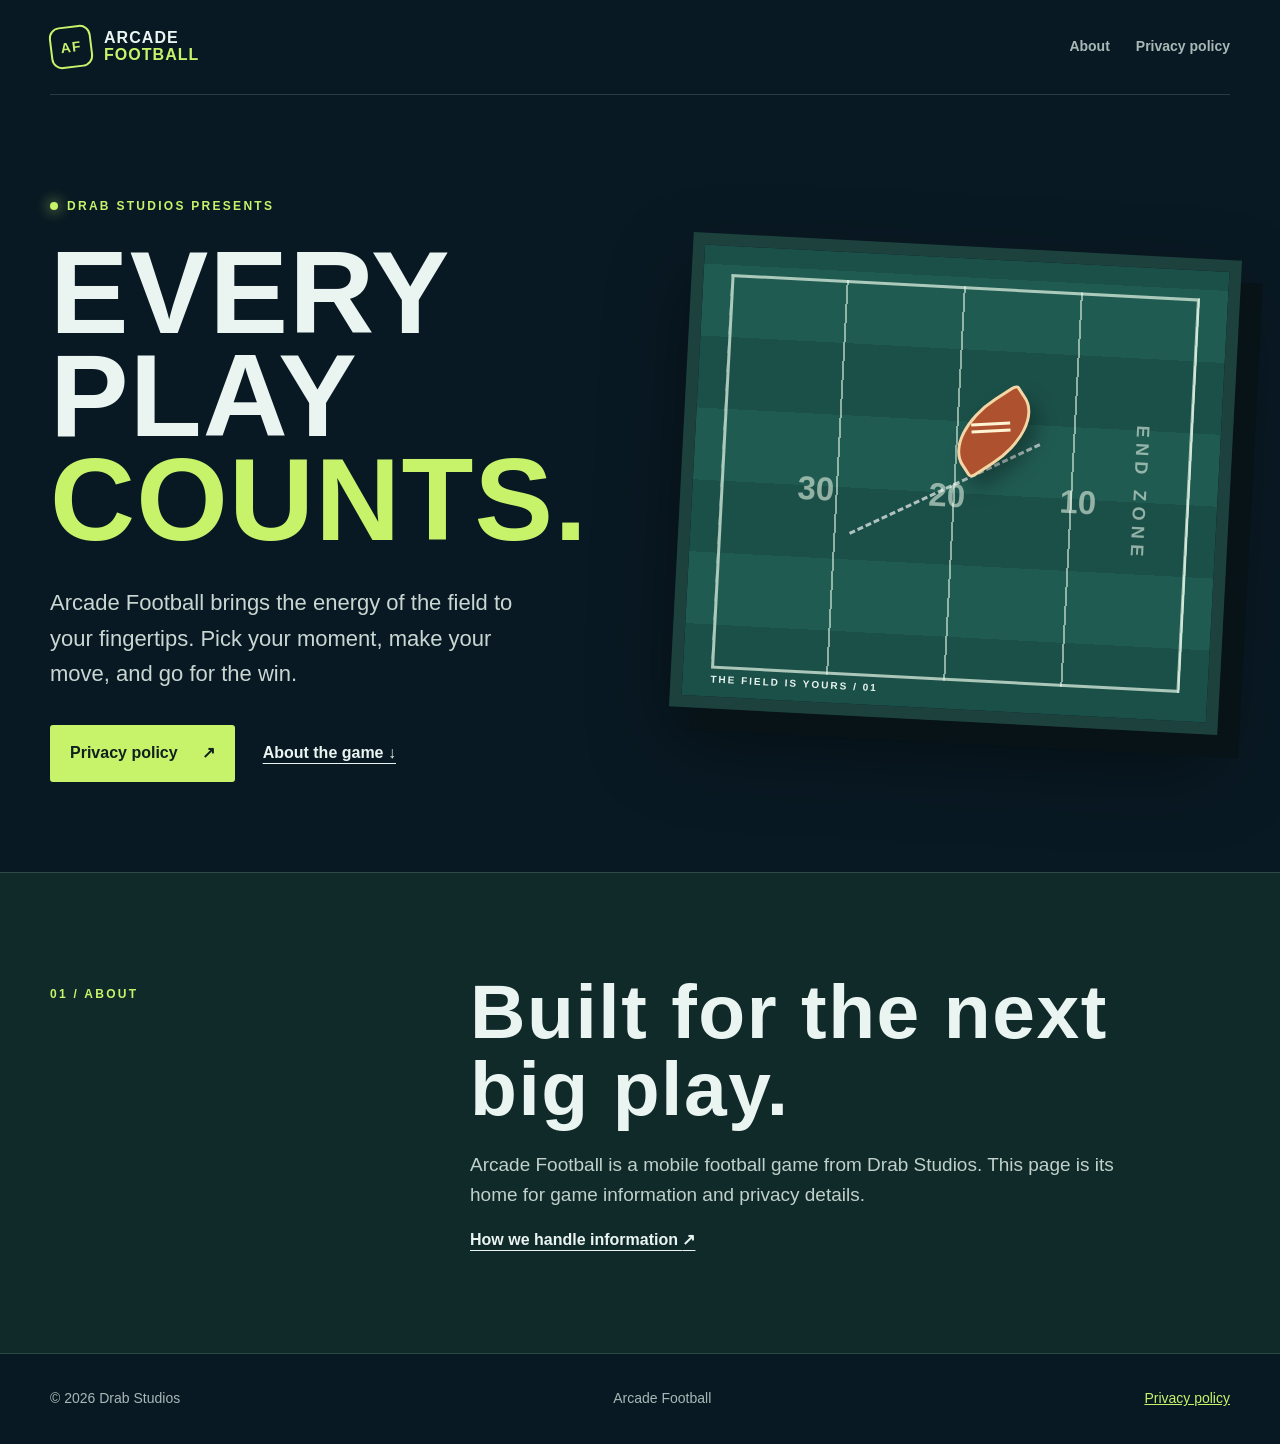
==== index.html @ c3fe7571 "Add Arcade Football landing page" ====
<!doctype html>
<html lang="en">
<head>
  <meta charset="utf-8">
  <meta name="viewport" content="width=device-width, initial-scale=1">
  <meta name="theme-color" content="#091923">
  <meta name="description" content="Arcade Football by Drab Studios. Fast football, big moments, and privacy information.">
  <title>Arcade Football | Drab Studios</title>
  <link rel="stylesheet" href="styles.css">
</head>
<body>
  <header class="site-header wrap">
    <a class="brand" href="./" aria-label="Arcade Football home"><span class="brand-mark" aria-hidden="true">AF</span><span>ARCADE <strong>FOOTBALL</strong></span></a>
    <nav aria-label="Main navigation"><a href="#about">About</a><a href="privacy.html">Privacy policy</a></nav>
  </header>
  <main>
    <section class="hero wrap">
      <div class="hero-copy">
        <p class="eyebrow"><span class="live-dot"></span>DRAB STUDIOS PRESENTS</p>
        <h1>EVERY PLAY<br><em>COUNTS.</em></h1>
        <p class="lede">Arcade Football brings the energy of the field to your fingertips. Pick your moment, make your move, and go for the win.</p>
        <div class="hero-actions"><a class="button button-primary" href="privacy.html">Privacy policy <span aria-hidden="true">↗</span></a><a class="text-link" href="#about">About the game <span aria-hidden="true">↓</span></a></div>
      </div>
      <div class="field-art" role="img" aria-label="Stylized football field with a ball crossing toward the end zone">
        <div class="field-grid"></div><span class="yard yard-a">30</span><span class="yard yard-b">20</span><span class="yard yard-c">10</span><span class="endzone">END ZONE</span><span class="ball" aria-hidden="true"></span><span class="ball-trail" aria-hidden="true"></span><span class="field-caption">THE FIELD IS YOURS / 01</span>
      </div>
    </section>
    <section class="about" id="about"><div class="wrap about-grid"><p class="section-kicker">01 / ABOUT</p><div><h2>Built for the next big play.</h2><p>Arcade Football is a mobile football game from Drab Studios. This page is its home for game information and privacy details.</p><a class="text-link" href="privacy.html">How we handle information <span aria-hidden="true">↗</span></a></div></div></section>
  </main>
  <footer class="site-footer wrap"><span>© 2026 Drab Studios</span><span>Arcade Football</span><a href="privacy.html">Privacy policy</a></footer>
</body>
</html>
---- styles.css ----
:root{color-scheme:dark;--ink:#eaf4f1;--muted:#a8b8b6;--navy:#091923;--navy2:#102b2d;--line:rgba(215,251,224,.15);--lime:#c7f36b;--field:#1c5149;--orange:#ff8d56}*{box-sizing:border-box}html{scroll-behavior:smooth}body{margin:0;background:var(--navy);color:var(--ink);font-family:Arial,Helvetica,sans-serif;line-height:1.55}a{color:inherit}a:focus-visible{outline:3px solid var(--lime);outline-offset:4px}.wrap{width:min(1180px,calc(100% - 48px));margin-inline:auto}.site-header{display:flex;align-items:center;justify-content:space-between;gap:24px;padding-block:26px;border-bottom:1px solid var(--line)}.brand{text-decoration:none;display:inline-flex;align-items:center;gap:12px;font-weight:900;letter-spacing:.065em;line-height:1.05}.brand strong{display:block;color:var(--lime)}.brand-mark{width:42px;height:42px;border:2px solid var(--lime);border-radius:11px;display:grid;place-items:center;color:var(--lime);font-size:14px;transform:rotate(-7deg)}nav{display:flex;gap:26px}nav a{text-decoration:none;color:var(--muted);font-size:14px;font-weight:700}nav a:hover,.text-link:hover{color:var(--lime)}.hero{min-height:680px;display:grid;grid-template-columns:1fr 1fr;align-items:center;gap:7%;padding-block:90px}.eyebrow,.section-kicker{color:var(--lime);font-weight:800;letter-spacing:.19em;font-size:12px}.live-dot{display:inline-block;width:8px;height:8px;border-radius:50%;background:var(--lime);box-shadow:0 0 14px var(--lime);margin-right:9px}.hero h1{font-family:Impact,'Arial Narrow',sans-serif;font-size:clamp(76px,9.2vw,150px);line-height:.88;letter-spacing:.01em;margin:25px 0 34px;font-weight:900}.hero h1 em{font-style:normal;color:var(--lime)}.lede{max-width:480px;color:#c9d7d3;font-size:clamp(18px,2vw,22px);line-height:1.6}.hero-actions{display:flex;align-items:center;gap:28px;flex-wrap:wrap;margin-top:34px}.button{display:inline-flex;align-items:center;gap:24px;text-decoration:none;font-weight:900;border-radius:3px;padding:16px 20px}.button-primary{background:var(--lime);color:#10201d}.button-primary:hover{background:#dcff96}.text-link{font-weight:800;text-underline-offset:5px}.field-art{height:475px;position:relative;overflow:hidden;border:12px solid #1d413d;background:repeating-linear-gradient(0deg,#1b5049 0 72px,#205b52 72px 144px);box-shadow:22px 22px 0 #071316,0 35px 80px rgba(0,0,0,.4);transform:rotate(3deg)}.field-art:before{content:"";position:absolute;inset:28px;border:3px solid rgba(239,255,239,.68)}.field-grid{position:absolute;inset:28px;background:repeating-linear-gradient(90deg,transparent 0 calc(25% - 2px),rgba(239,255,239,.55) calc(25% - 2px) 25%)}.yard{position:absolute;top:47%;color:rgba(244,255,238,.55);font-size:33px;font-weight:900}.yard-a{left:20%}.yard-b{left:45%}.yard-c{left:70%}.endzone{position:absolute;right:2%;top:50%;transform:translateY(-50%) rotate(90deg);color:rgba(245,255,242,.55);font-weight:900;letter-spacing:.3em;font-size:18px}.ball{position:absolute;left:48%;top:32%;width:92px;height:55px;background:#ae512e;border:3px solid #f4d6a6;border-radius:70% 8% 70% 8%;transform:rotate(-36deg);box-shadow:0 14px 20px rgba(0,0,0,.3);z-index:2}.ball:after{content:"";position:absolute;left:25px;top:15px;width:39px;height:3px;background:#fff4d4;transform:rotate(30deg);box-shadow:0 7px 0 #fff4d4}.ball-trail{position:absolute;left:28%;top:51%;width:210px;border-top:3px dashed rgba(255,255,255,.65);transform:rotate(-28deg)}.field-caption{position:absolute;bottom:10px;left:28px;font-weight:900;letter-spacing:.2em;font-size:10px}.about{background:#102a2a;border-top:1px solid var(--line);border-bottom:1px solid var(--line);padding-block:100px}.about-grid{display:grid;grid-template-columns:1fr 2fr;gap:40px}.about h2{font-family:Impact,'Arial Narrow',sans-serif;font-size:clamp(44px,6vw,78px);line-height:1;margin:0 0 24px;letter-spacing:.02em}.about p:not(.section-kicker){max-width:660px;color:#c0d0ca;font-size:19px}.site-footer{display:flex;justify-content:space-between;gap:18px;flex-wrap:wrap;padding-block:34px;color:var(--muted);font-size:14px}.site-footer a{color:var(--lime)}.policy-shell{width:min(860px,calc(100% - 48px));margin:0 auto;padding:70px 0 110px}.policy-shell h1{font-family:Impact,'Arial Narrow',sans-serif;font-size:clamp(62px,9vw,108px);line-height:.95;margin:16px 0 20px}.policy-shell h2{font-size:24px;margin:42px 0 12px;color:var(--lime)}.policy-shell p,.policy-shell li{color:#c8d8d3;font-size:16px}.policy-shell a{color:var(--lime)}.policy-shell ul{padding-left:22px}.policy-meta{color:var(--muted);font-size:14px}.draft-note{border:1px solid var(--orange);background:rgba(255,141,86,.09);padding:18px 22px;margin:36px 0;color:#ffe6d3}.draft-note strong{color:#ffab80}.policy-shell hr{border:0;border-top:1px solid var(--line);margin:40px 0}@media(max-width:800px){.hero{grid-template-columns:1fr;min-height:0;padding-block:70px}.field-art{height:350px;transform:rotate(1deg)}.about-grid{grid-template-columns:1fr}.about{padding-block:70px}}@media(max-width:520px){.wrap,.policy-shell{width:min(100% - 32px,1180px)}.site-header{align-items:flex-start}.brand{font-size:12px}.brand-mark{width:36px;height:36px}nav{gap:12px;flex-direction:column;align-items:flex-end}nav a{font-size:12px}.hero h1{font-size:clamp(68px,18vw,100px)}.field-art{height:275px;border-width:7px}.yard{font-size:20px}.ball{width:66px;height:40px}.ball:after{left:18px;top:10px;width:28px}.site-footer{flex-direction:column}}@media(prefers-reduced-motion:reduce){html{scroll-behavior:auto}}
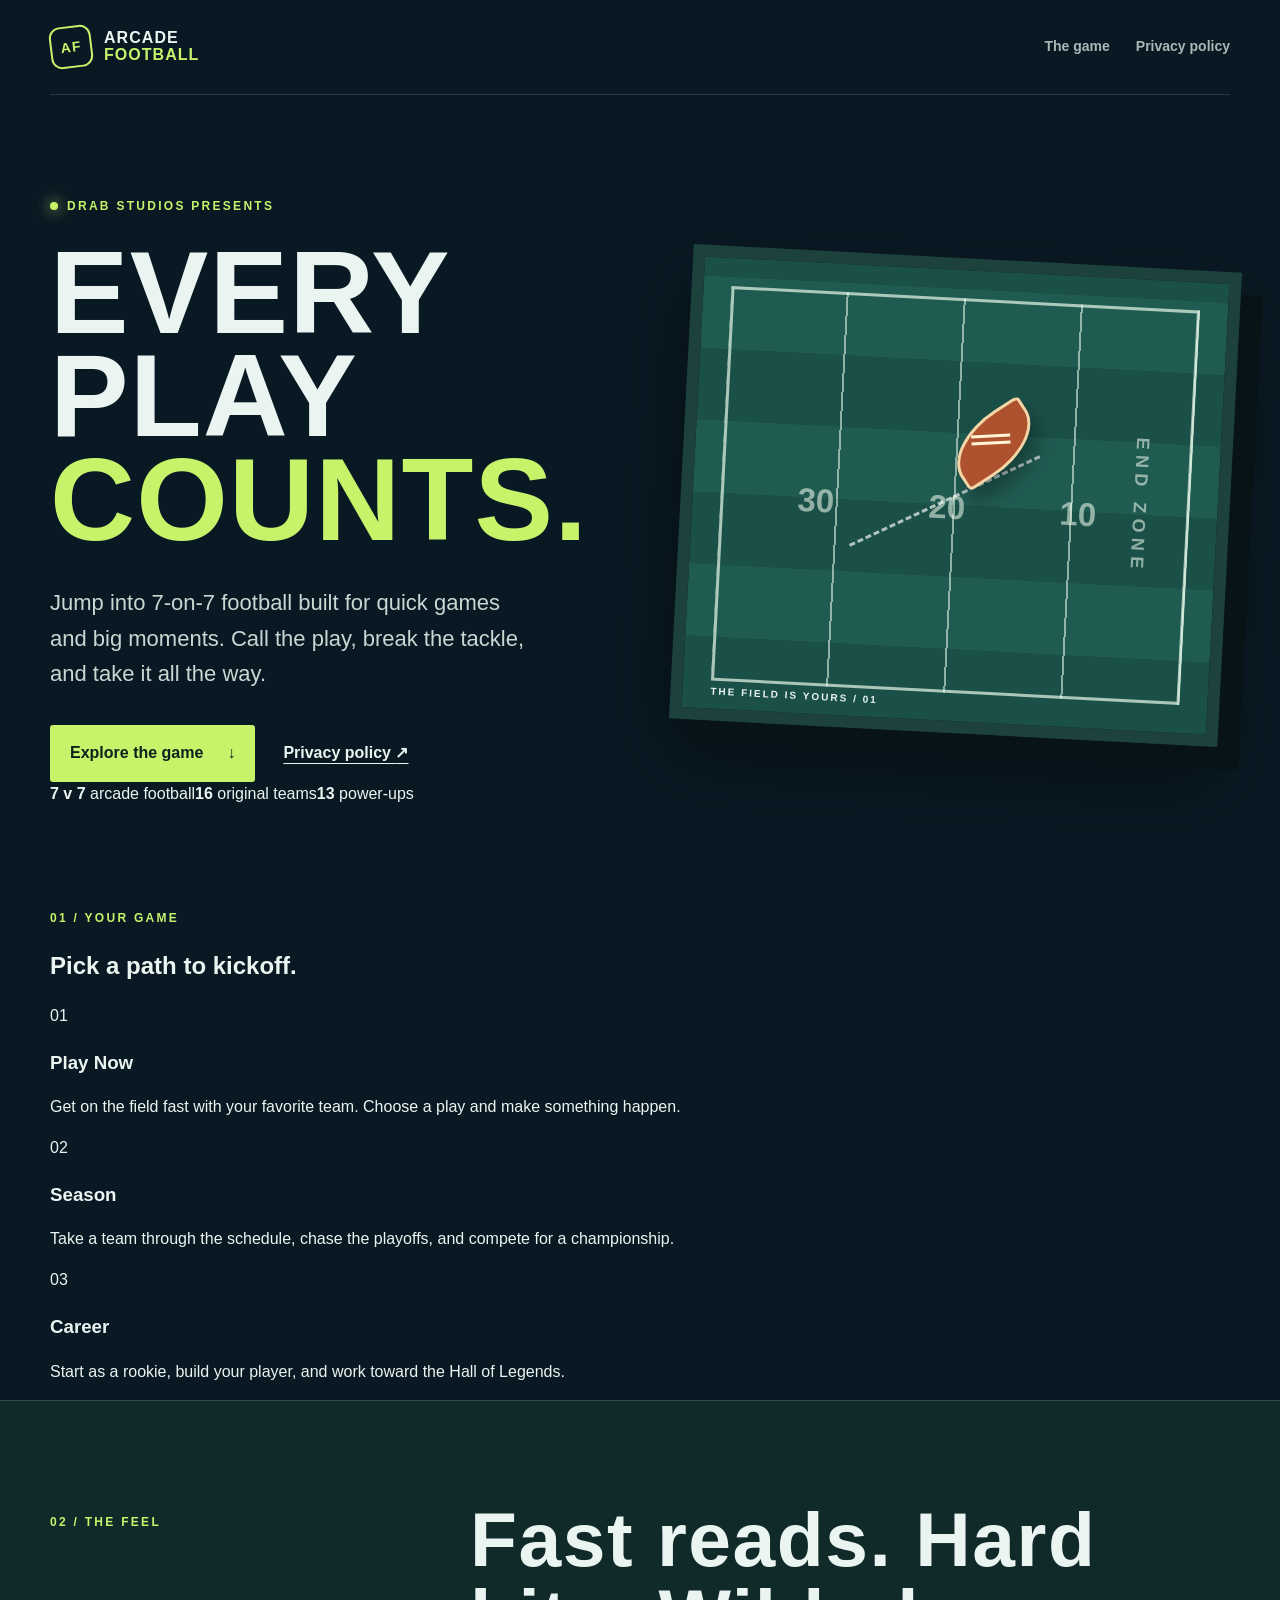
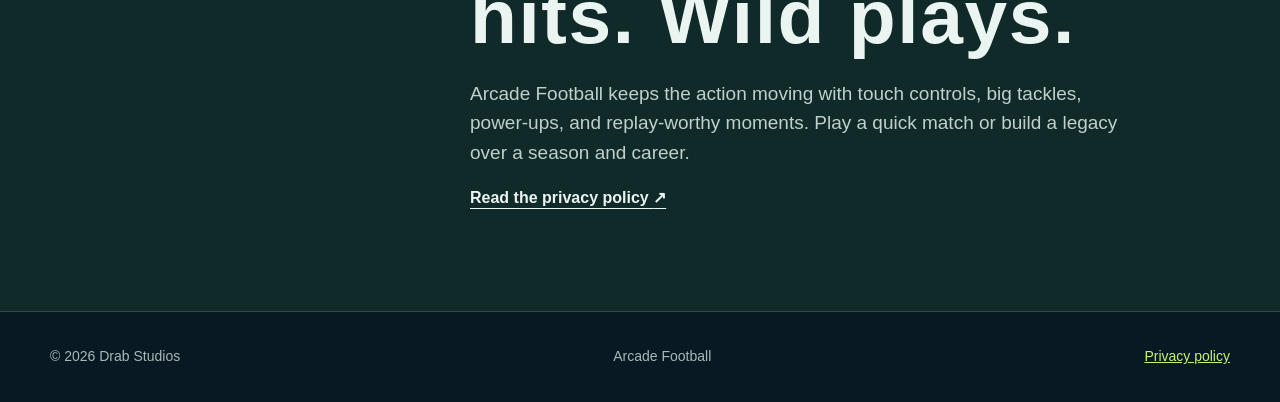
==== commit 78deb73d: "Expand Arcade Football landing page with real game modes" ====
--- a/index.html
+++ b/index.html
@@ -4,28 +4,37 @@
   <meta charset="utf-8">
   <meta name="viewport" content="width=device-width, initial-scale=1">
   <meta name="theme-color" content="#091923">
-  <meta name="description" content="Arcade Football by Drab Studios. Fast football, big moments, and privacy information.">
+  <meta name="description" content="Arcade Football by Drab Studios: quick 7-on-7 games, 16 original teams, seasons, career mode, and arcade action.">
   <title>Arcade Football | Drab Studios</title>
   <link rel="stylesheet" href="styles.css">
 </head>
 <body>
   <header class="site-header wrap">
     <a class="brand" href="./" aria-label="Arcade Football home"><span class="brand-mark" aria-hidden="true">AF</span><span>ARCADE <strong>FOOTBALL</strong></span></a>
-    <nav aria-label="Main navigation"><a href="#about">About</a><a href="privacy.html">Privacy policy</a></nav>
+    <nav aria-label="Main navigation"><a href="#game">The game</a><a href="privacy.html">Privacy policy</a></nav>
   </header>
   <main>
-    <section class="hero wrap">
+    <section class="hero wrap" id="game">
       <div class="hero-copy">
         <p class="eyebrow"><span class="live-dot"></span>DRAB STUDIOS PRESENTS</p>
         <h1>EVERY PLAY<br><em>COUNTS.</em></h1>
-        <p class="lede">Arcade Football brings the energy of the field to your fingertips. Pick your moment, make your move, and go for the win.</p>
-        <div class="hero-actions"><a class="button button-primary" href="privacy.html">Privacy policy <span aria-hidden="true">↗</span></a><a class="text-link" href="#about">About the game <span aria-hidden="true">↓</span></a></div>
+        <p class="lede">Jump into 7-on-7 football built for quick games and big moments. Call the play, break the tackle, and take it all the way.</p>
+        <div class="hero-actions"><a class="button button-primary" href="#modes">Explore the game <span aria-hidden="true">↓</span></a><a class="text-link" href="privacy.html">Privacy policy <span aria-hidden="true">↗</span></a></div>
+        <div class="hero-stats" aria-label="Game highlights"><span><strong>7 v 7</strong> arcade football</span><span><strong>16</strong> original teams</span><span><strong>13</strong> power-ups</span></div>
       </div>
       <div class="field-art" role="img" aria-label="Stylized football field with a ball crossing toward the end zone">
         <div class="field-grid"></div><span class="yard yard-a">30</span><span class="yard yard-b">20</span><span class="yard yard-c">10</span><span class="endzone">END ZONE</span><span class="ball" aria-hidden="true"></span><span class="ball-trail" aria-hidden="true"></span><span class="field-caption">THE FIELD IS YOURS / 01</span>
       </div>
     </section>
-    <section class="about" id="about"><div class="wrap about-grid"><p class="section-kicker">01 / ABOUT</p><div><h2>Built for the next big play.</h2><p>Arcade Football is a mobile football game from Drab Studios. This page is its home for game information and privacy details.</p><a class="text-link" href="privacy.html">How we handle information <span aria-hidden="true">↗</span></a></div></div></section>
+    <section class="modes" id="modes"><div class="wrap">
+      <div class="section-heading"><p class="section-kicker">01 / YOUR GAME</p><h2>Pick a path to kickoff.</h2></div>
+      <div class="mode-grid">
+        <article class="mode-card"><span class="mode-number">01</span><h3>Play Now</h3><p>Get on the field fast with your favorite team. Choose a play and make something happen.</p></article>
+        <article class="mode-card"><span class="mode-number">02</span><h3>Season</h3><p>Take a team through the schedule, chase the playoffs, and compete for a championship.</p></article>
+        <article class="mode-card"><span class="mode-number">03</span><h3>Career</h3><p>Start as a rookie, build your player, and work toward the Hall of Legends.</p></article>
+      </div>
+    </div></section>
+    <section class="about"><div class="wrap about-grid"><p class="section-kicker">02 / THE FEEL</p><div><h2>Fast reads. Hard hits. Wild plays.</h2><p>Arcade Football keeps the action moving with touch controls, big tackles, power-ups, and replay-worthy moments. Play a quick match or build a legacy over a season and career.</p><a class="text-link" href="privacy.html">Read the privacy policy <span aria-hidden="true">↗</span></a></div></div></section>
   </main>
   <footer class="site-footer wrap"><span>© 2026 Drab Studios</span><span>Arcade Football</span><a href="privacy.html">Privacy policy</a></footer>
 </body>
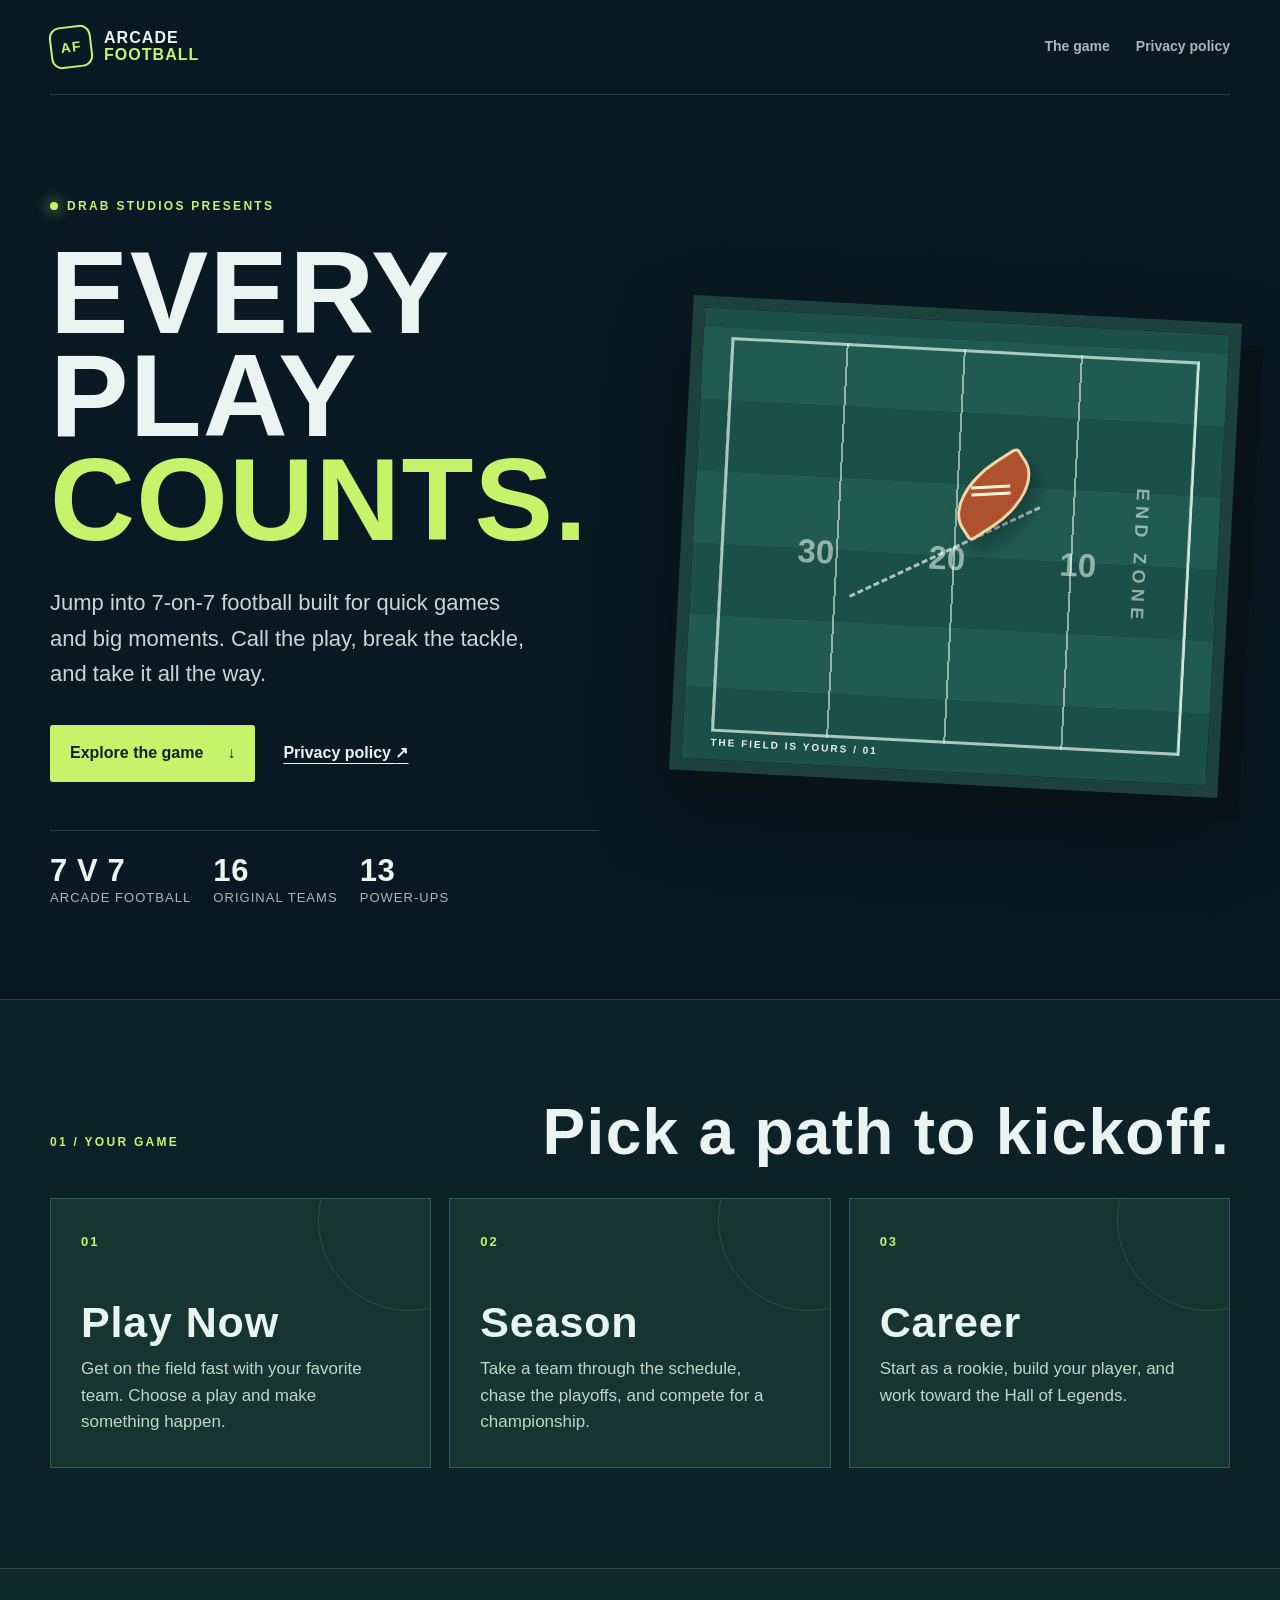
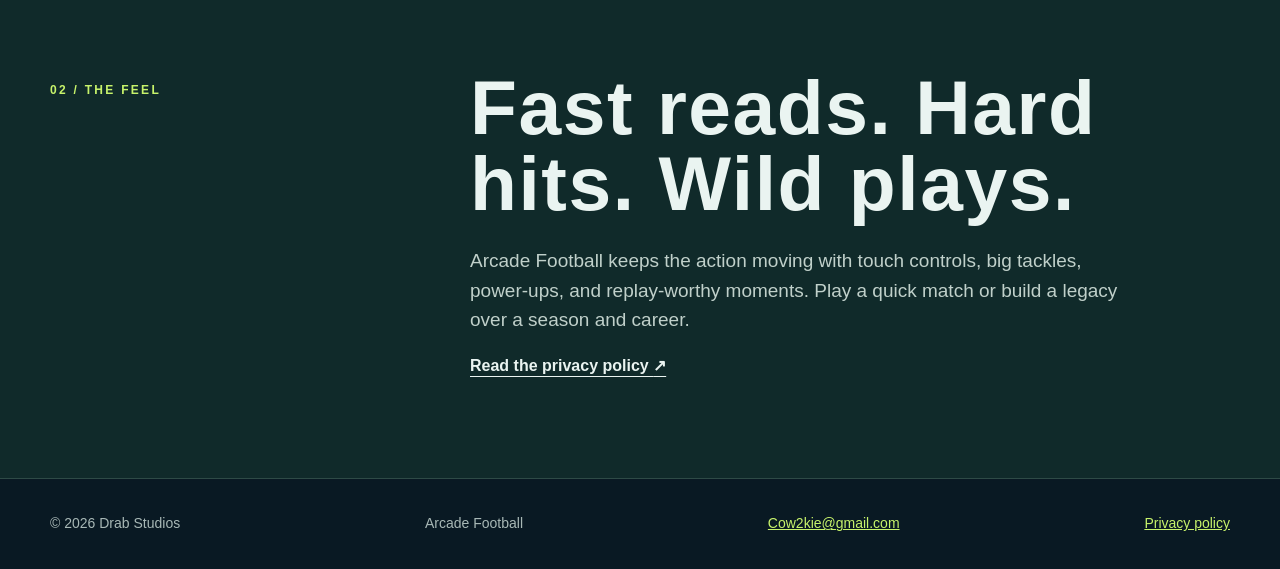
==== commit 8a3e40ae: "Show approved contact email on landing page" ====
--- a/index.html
+++ b/index.html
@@ -36,6 +36,6 @@
     </div></section>
     <section class="about"><div class="wrap about-grid"><p class="section-kicker">02 / THE FEEL</p><div><h2>Fast reads. Hard hits. Wild plays.</h2><p>Arcade Football keeps the action moving with touch controls, big tackles, power-ups, and replay-worthy moments. Play a quick match or build a legacy over a season and career.</p><a class="text-link" href="privacy.html">Read the privacy policy <span aria-hidden="true">↗</span></a></div></div></section>
   </main>
-  <footer class="site-footer wrap"><span>© 2026 Drab Studios</span><span>Arcade Football</span><a href="privacy.html">Privacy policy</a></footer>
+  <footer class="site-footer wrap"><span>© 2026 Drab Studios</span><span>Arcade Football</span><a href="mailto:Cow2kie@gmail.com">Cow2kie@gmail.com</a><a href="privacy.html">Privacy policy</a></footer>
 </body>
 </html>
--- a/styles.css
+++ b/styles.css
@@ -1 +1,2 @@
-:root{color-scheme:dark;--ink:#eaf4f1;--muted:#a8b8b6;--navy:#091923;--navy2:#102b2d;--line:rgba(215,251,224,.15);--lime:#c7f36b;--field:#1c5149;--orange:#ff8d56}*{box-sizing:border-box}html{scroll-behavior:smooth}body{margin:0;background:var(--navy);color:var(--ink);font-family:Arial,Helvetica,sans-serif;line-height:1.55}a{color:inherit}a:focus-visible{outline:3px solid var(--lime);outline-offset:4px}.wrap{width:min(1180px,calc(100% - 48px));margin-inline:auto}.site-header{display:flex;align-items:center;justify-content:space-between;gap:24px;padding-block:26px;border-bottom:1px solid var(--line)}.brand{text-decoration:none;display:inline-flex;align-items:center;gap:12px;font-weight:900;letter-spacing:.065em;line-height:1.05}.brand strong{display:block;color:var(--lime)}.brand-mark{width:42px;height:42px;border:2px solid var(--lime);border-radius:11px;display:grid;place-items:center;color:var(--lime);font-size:14px;transform:rotate(-7deg)}nav{display:flex;gap:26px}nav a{text-decoration:none;color:var(--muted);font-size:14px;font-weight:700}nav a:hover,.text-link:hover{color:var(--lime)}.hero{min-height:680px;display:grid;grid-template-columns:1fr 1fr;align-items:center;gap:7%;padding-block:90px}.eyebrow,.section-kicker{color:var(--lime);font-weight:800;letter-spacing:.19em;font-size:12px}.live-dot{display:inline-block;width:8px;height:8px;border-radius:50%;background:var(--lime);box-shadow:0 0 14px var(--lime);margin-right:9px}.hero h1{font-family:Impact,'Arial Narrow',sans-serif;font-size:clamp(76px,9.2vw,150px);line-height:.88;letter-spacing:.01em;margin:25px 0 34px;font-weight:900}.hero h1 em{font-style:normal;color:var(--lime)}.lede{max-width:480px;color:#c9d7d3;font-size:clamp(18px,2vw,22px);line-height:1.6}.hero-actions{display:flex;align-items:center;gap:28px;flex-wrap:wrap;margin-top:34px}.button{display:inline-flex;align-items:center;gap:24px;text-decoration:none;font-weight:900;border-radius:3px;padding:16px 20px}.button-primary{background:var(--lime);color:#10201d}.button-primary:hover{background:#dcff96}.text-link{font-weight:800;text-underline-offset:5px}.field-art{height:475px;position:relative;overflow:hidden;border:12px solid #1d413d;background:repeating-linear-gradient(0deg,#1b5049 0 72px,#205b52 72px 144px);box-shadow:22px 22px 0 #071316,0 35px 80px rgba(0,0,0,.4);transform:rotate(3deg)}.field-art:before{content:"";position:absolute;inset:28px;border:3px solid rgba(239,255,239,.68)}.field-grid{position:absolute;inset:28px;background:repeating-linear-gradient(90deg,transparent 0 calc(25% - 2px),rgba(239,255,239,.55) calc(25% - 2px) 25%)}.yard{position:absolute;top:47%;color:rgba(244,255,238,.55);font-size:33px;font-weight:900}.yard-a{left:20%}.yard-b{left:45%}.yard-c{left:70%}.endzone{position:absolute;right:2%;top:50%;transform:translateY(-50%) rotate(90deg);color:rgba(245,255,242,.55);font-weight:900;letter-spacing:.3em;font-size:18px}.ball{position:absolute;left:48%;top:32%;width:92px;height:55px;background:#ae512e;border:3px solid #f4d6a6;border-radius:70% 8% 70% 8%;transform:rotate(-36deg);box-shadow:0 14px 20px rgba(0,0,0,.3);z-index:2}.ball:after{content:"";position:absolute;left:25px;top:15px;width:39px;height:3px;background:#fff4d4;transform:rotate(30deg);box-shadow:0 7px 0 #fff4d4}.ball-trail{position:absolute;left:28%;top:51%;width:210px;border-top:3px dashed rgba(255,255,255,.65);transform:rotate(-28deg)}.field-caption{position:absolute;bottom:10px;left:28px;font-weight:900;letter-spacing:.2em;font-size:10px}.about{background:#102a2a;border-top:1px solid var(--line);border-bottom:1px solid var(--line);padding-block:100px}.about-grid{display:grid;grid-template-columns:1fr 2fr;gap:40px}.about h2{font-family:Impact,'Arial Narrow',sans-serif;font-size:clamp(44px,6vw,78px);line-height:1;margin:0 0 24px;letter-spacing:.02em}.about p:not(.section-kicker){max-width:660px;color:#c0d0ca;font-size:19px}.site-footer{display:flex;justify-content:space-between;gap:18px;flex-wrap:wrap;padding-block:34px;color:var(--muted);font-size:14px}.site-footer a{color:var(--lime)}.policy-shell{width:min(860px,calc(100% - 48px));margin:0 auto;padding:70px 0 110px}.policy-shell h1{font-family:Impact,'Arial Narrow',sans-serif;font-size:clamp(62px,9vw,108px);line-height:.95;margin:16px 0 20px}.policy-shell h2{font-size:24px;margin:42px 0 12px;color:var(--lime)}.policy-shell p,.policy-shell li{color:#c8d8d3;font-size:16px}.policy-shell a{color:var(--lime)}.policy-shell ul{padding-left:22px}.policy-meta{color:var(--muted);font-size:14px}.draft-note{border:1px solid var(--orange);background:rgba(255,141,86,.09);padding:18px 22px;margin:36px 0;color:#ffe6d3}.draft-note strong{color:#ffab80}.policy-shell hr{border:0;border-top:1px solid var(--line);margin:40px 0}@media(max-width:800px){.hero{grid-template-columns:1fr;min-height:0;padding-block:70px}.field-art{height:350px;transform:rotate(1deg)}.about-grid{grid-template-columns:1fr}.about{padding-block:70px}}@media(max-width:520px){.wrap,.policy-shell{width:min(100% - 32px,1180px)}.site-header{align-items:flex-start}.brand{font-size:12px}.brand-mark{width:36px;height:36px}nav{gap:12px;flex-direction:column;align-items:flex-end}nav a{font-size:12px}.hero h1{font-size:clamp(68px,18vw,100px)}.field-art{height:275px;border-width:7px}.yard{font-size:20px}.ball{width:66px;height:40px}.ball:after{left:18px;top:10px;width:28px}.site-footer{flex-direction:column}}@media(prefers-reduced-motion:reduce){html{scroll-behavior:auto}}+:root{color-scheme:dark;--ink:#eaf4f1;--muted:#a8b8b6;--navy:#091923;--navy2:#102b2d;--line:rgba(215,251,224,.15);--lime:#c7f36b;--field:#1c5149;--orange:#ff8d56}*{box-sizing:border-box}html{scroll-behavior:smooth}body{margin:0;background:var(--navy);color:var(--ink);font-family:Arial,Helvetica,sans-serif;line-height:1.55}a{color:inherit}a:focus-visible{outline:3px solid var(--lime);outline-offset:4px}.wrap{width:min(1180px,calc(100% - 48px));margin-inline:auto}.site-header{display:flex;align-items:center;justify-content:space-between;gap:24px;padding-block:26px;border-bottom:1px solid var(--line)}.brand{text-decoration:none;display:inline-flex;align-items:center;gap:12px;font-weight:900;letter-spacing:.065em;line-height:1.05}.brand strong{display:block;color:var(--lime)}.brand-mark{width:42px;height:42px;border:2px solid var(--lime);border-radius:11px;display:grid;place-items:center;color:var(--lime);font-size:14px;transform:rotate(-7deg)}nav{display:flex;gap:26px}nav a{text-decoration:none;color:var(--muted);font-size:14px;font-weight:700}nav a:hover,.text-link:hover{color:var(--lime)}.hero{min-height:680px;display:grid;grid-template-columns:1fr 1fr;align-items:center;gap:7%;padding-block:90px}.eyebrow,.section-kicker{color:var(--lime);font-weight:800;letter-spacing:.19em;font-size:12px}.live-dot{display:inline-block;width:8px;height:8px;border-radius:50%;background:var(--lime);box-shadow:0 0 14px var(--lime);margin-right:9px}.hero h1{font-family:Impact,'Arial Narrow',sans-serif;font-size:clamp(76px,9.2vw,150px);line-height:.88;letter-spacing:.01em;margin:25px 0 34px;font-weight:900}.hero h1 em{font-style:normal;color:var(--lime)}.lede{max-width:480px;color:#c9d7d3;font-size:clamp(18px,2vw,22px);line-height:1.6}.hero-actions{display:flex;align-items:center;gap:28px;flex-wrap:wrap;margin-top:34px}.button{display:inline-flex;align-items:center;gap:24px;text-decoration:none;font-weight:900;border-radius:3px;padding:16px 20px}.button-primary{background:var(--lime);color:#10201d}.button-primary:hover{background:#dcff96}.text-link{font-weight:800;text-underline-offset:5px}.field-art{height:475px;position:relative;overflow:hidden;border:12px solid #1d413d;background:repeating-linear-gradient(0deg,#1b5049 0 72px,#205b52 72px 144px);box-shadow:22px 22px 0 #071316,0 35px 80px rgba(0,0,0,.4);transform:rotate(3deg)}.field-art:before{content:"";position:absolute;inset:28px;border:3px solid rgba(239,255,239,.68)}.field-grid{position:absolute;inset:28px;background:repeating-linear-gradient(90deg,transparent 0 calc(25% - 2px),rgba(239,255,239,.55) calc(25% - 2px) 25%)}.yard{position:absolute;top:47%;color:rgba(244,255,238,.55);font-size:33px;font-weight:900}.yard-a{left:20%}.yard-b{left:45%}.yard-c{left:70%}.endzone{position:absolute;right:2%;top:50%;transform:translateY(-50%) rotate(90deg);color:rgba(245,255,242,.55);font-weight:900;letter-spacing:.3em;font-size:18px}.ball{position:absolute;left:48%;top:32%;width:92px;height:55px;background:#ae512e;border:3px solid #f4d6a6;border-radius:70% 8% 70% 8%;transform:rotate(-36deg);box-shadow:0 14px 20px rgba(0,0,0,.3);z-index:2}.ball:after{content:"";position:absolute;left:25px;top:15px;width:39px;height:3px;background:#fff4d4;transform:rotate(30deg);box-shadow:0 7px 0 #fff4d4}.ball-trail{position:absolute;left:28%;top:51%;width:210px;border-top:3px dashed rgba(255,255,255,.65);transform:rotate(-28deg)}.field-caption{position:absolute;bottom:10px;left:28px;font-weight:900;letter-spacing:.2em;font-size:10px}.about{background:#102a2a;border-top:1px solid var(--line);border-bottom:1px solid var(--line);padding-block:100px}.about-grid{display:grid;grid-template-columns:1fr 2fr;gap:40px}.about h2{font-family:Impact,'Arial Narrow',sans-serif;font-size:clamp(44px,6vw,78px);line-height:1;margin:0 0 24px;letter-spacing:.02em}.about p:not(.section-kicker){max-width:660px;color:#c0d0ca;font-size:19px}.site-footer{display:flex;justify-content:space-between;gap:18px;flex-wrap:wrap;padding-block:34px;color:var(--muted);font-size:14px}.site-footer a{color:var(--lime)}.policy-shell{width:min(860px,calc(100% - 48px));margin:0 auto;padding:70px 0 110px}.policy-shell h1{font-family:Impact,'Arial Narrow',sans-serif;font-size:clamp(62px,9vw,108px);line-height:.95;margin:16px 0 20px}.policy-shell h2{font-size:24px;margin:42px 0 12px;color:var(--lime)}.policy-shell p,.policy-shell li{color:#c8d8d3;font-size:16px}.policy-shell a{color:var(--lime)}.policy-shell ul{padding-left:22px}.policy-meta{color:var(--muted);font-size:14px}.draft-note{border:1px solid var(--orange);background:rgba(255,141,86,.09);padding:18px 22px;margin:36px 0;color:#ffe6d3}.draft-note strong{color:#ffab80}.policy-shell hr{border:0;border-top:1px solid var(--line);margin:40px 0}@media(max-width:800px){.hero{grid-template-columns:1fr;min-height:0;padding-block:70px}.field-art{height:350px;transform:rotate(1deg)}.about-grid{grid-template-columns:1fr}.about{padding-block:70px}}@media(max-width:520px){.wrap,.policy-shell{width:min(100% - 32px,1180px)}.site-header{align-items:flex-start}.brand{font-size:12px}.brand-mark{width:36px;height:36px}nav{gap:12px;flex-direction:column;align-items:flex-end}nav a{font-size:12px}.hero h1{font-size:clamp(68px,18vw,100px)}.field-art{height:275px;border-width:7px}.yard{font-size:20px}.ball{width:66px;height:40px}.ball:after{left:18px;top:10px;width:28px}.site-footer{flex-direction:column}}@media(prefers-reduced-motion:reduce){html{scroll-behavior:auto}}
+.hero-stats{display:flex;gap:22px;flex-wrap:wrap;border-top:1px solid var(--line);margin-top:48px;padding-top:22px;color:var(--muted);font-size:13px;text-transform:uppercase;letter-spacing:.08em}.hero-stats span{display:flex;flex-direction:column;min-width:105px}.hero-stats strong{display:block;color:var(--ink);font-family:Impact,'Arial Narrow',sans-serif;font-size:31px;letter-spacing:.02em;line-height:1.15}.modes{padding-block:100px;background:#0d2228;border-top:1px solid var(--line)}.section-heading{display:flex;justify-content:space-between;align-items:end;gap:32px;margin-bottom:34px}.section-heading h2{margin:0;font-family:Impact,'Arial Narrow',sans-serif;font-size:clamp(42px,5vw,72px);line-height:1;letter-spacing:.02em}.mode-grid{display:grid;grid-template-columns:repeat(3,1fr);gap:18px}.mode-card{min-height:270px;background:#173530;border:1px solid rgba(215,251,224,.18);padding:30px;position:relative;overflow:hidden}.mode-card:after{content:"";position:absolute;width:180px;height:180px;border:1px solid rgba(199,243,107,.13);border-radius:50%;right:-70px;top:-70px}.mode-number{color:var(--lime);font-size:13px;font-weight:900;letter-spacing:.15em}.mode-card h3{font-family:Impact,'Arial Narrow',sans-serif;font-size:43px;line-height:1;margin:48px 0 12px;letter-spacing:.02em}.mode-card p{color:#c4d3ca;max-width:310px;margin:0;font-size:17px}.about{background:#102a2a}@media(max-width:800px){.mode-grid{grid-template-columns:1fr}.mode-card{min-height:220px}.mode-card h3{margin-top:30px}.section-heading{display:block}}@media(max-width:520px){.hero-stats{gap:14px}.hero-stats span{min-width:85px;font-size:11px}.hero-stats strong{font-size:26px}.modes{padding-block:70px}.mode-card{padding:24px}}
